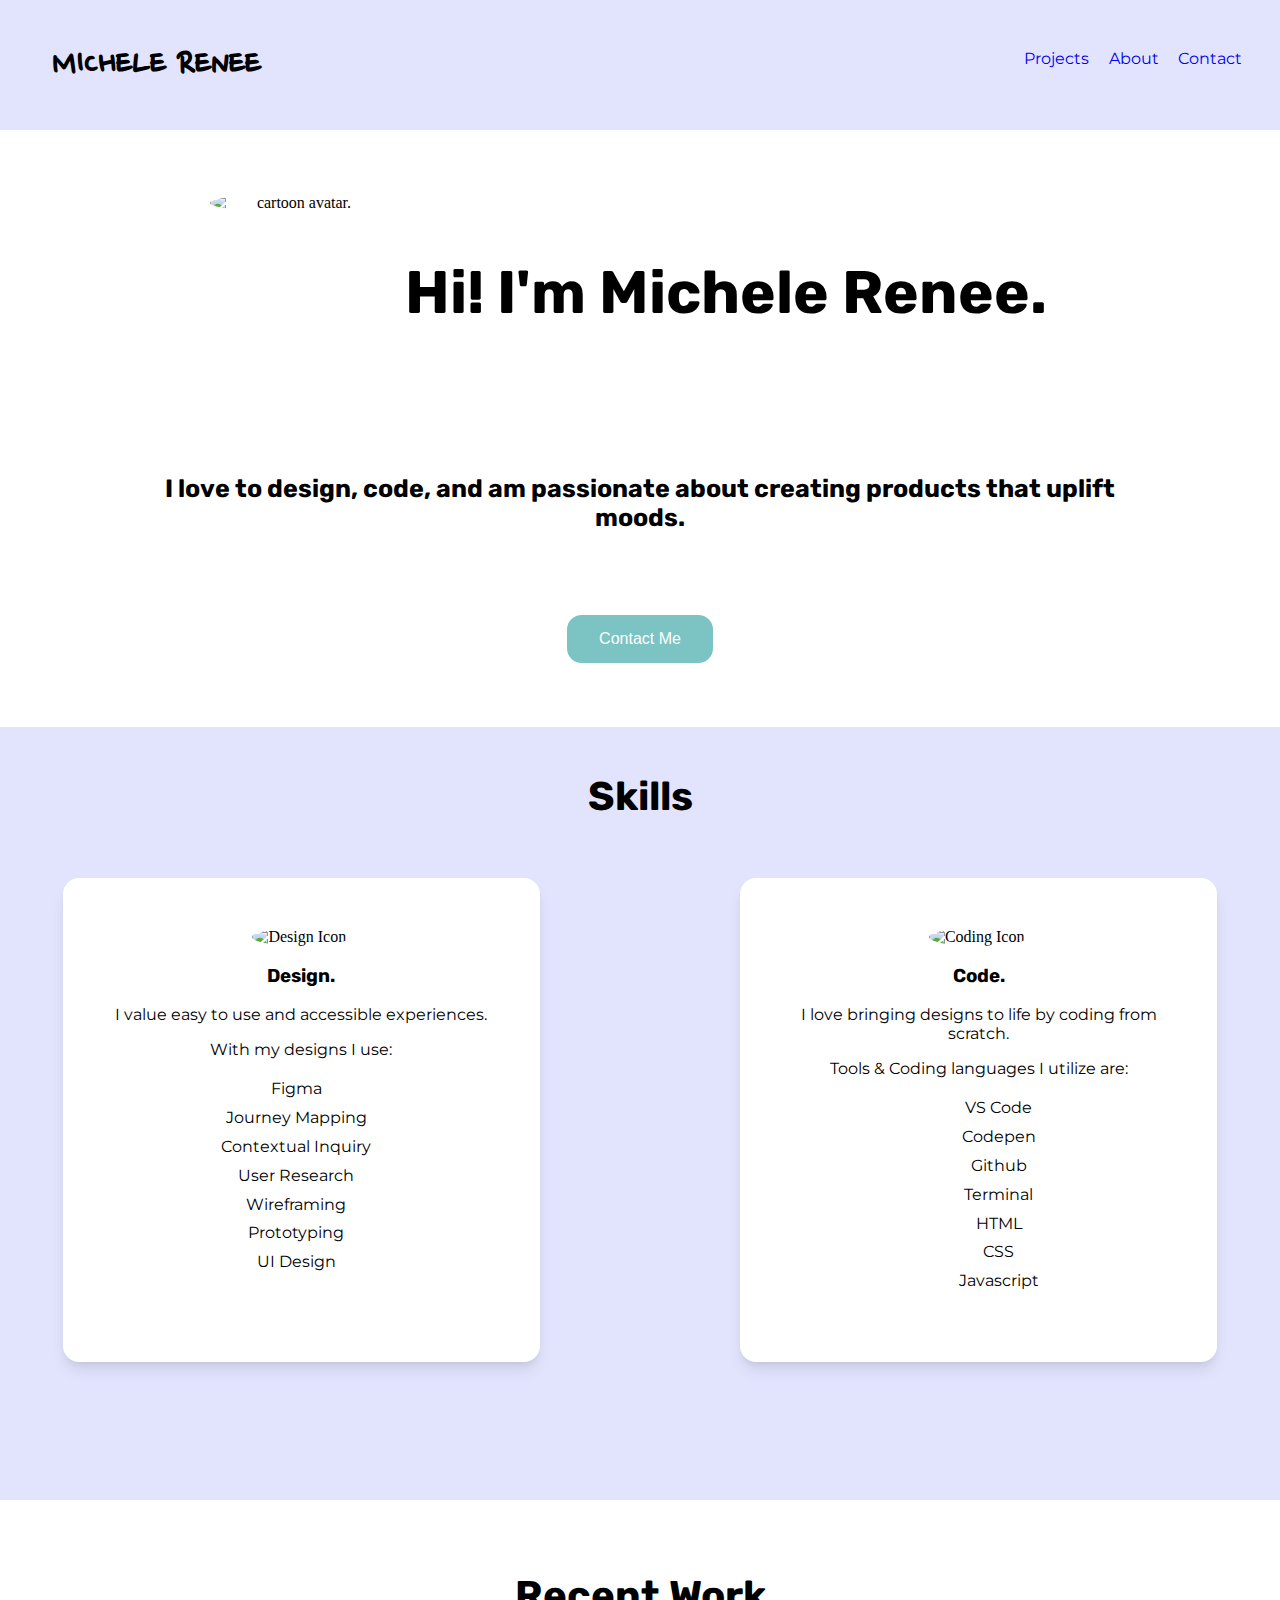
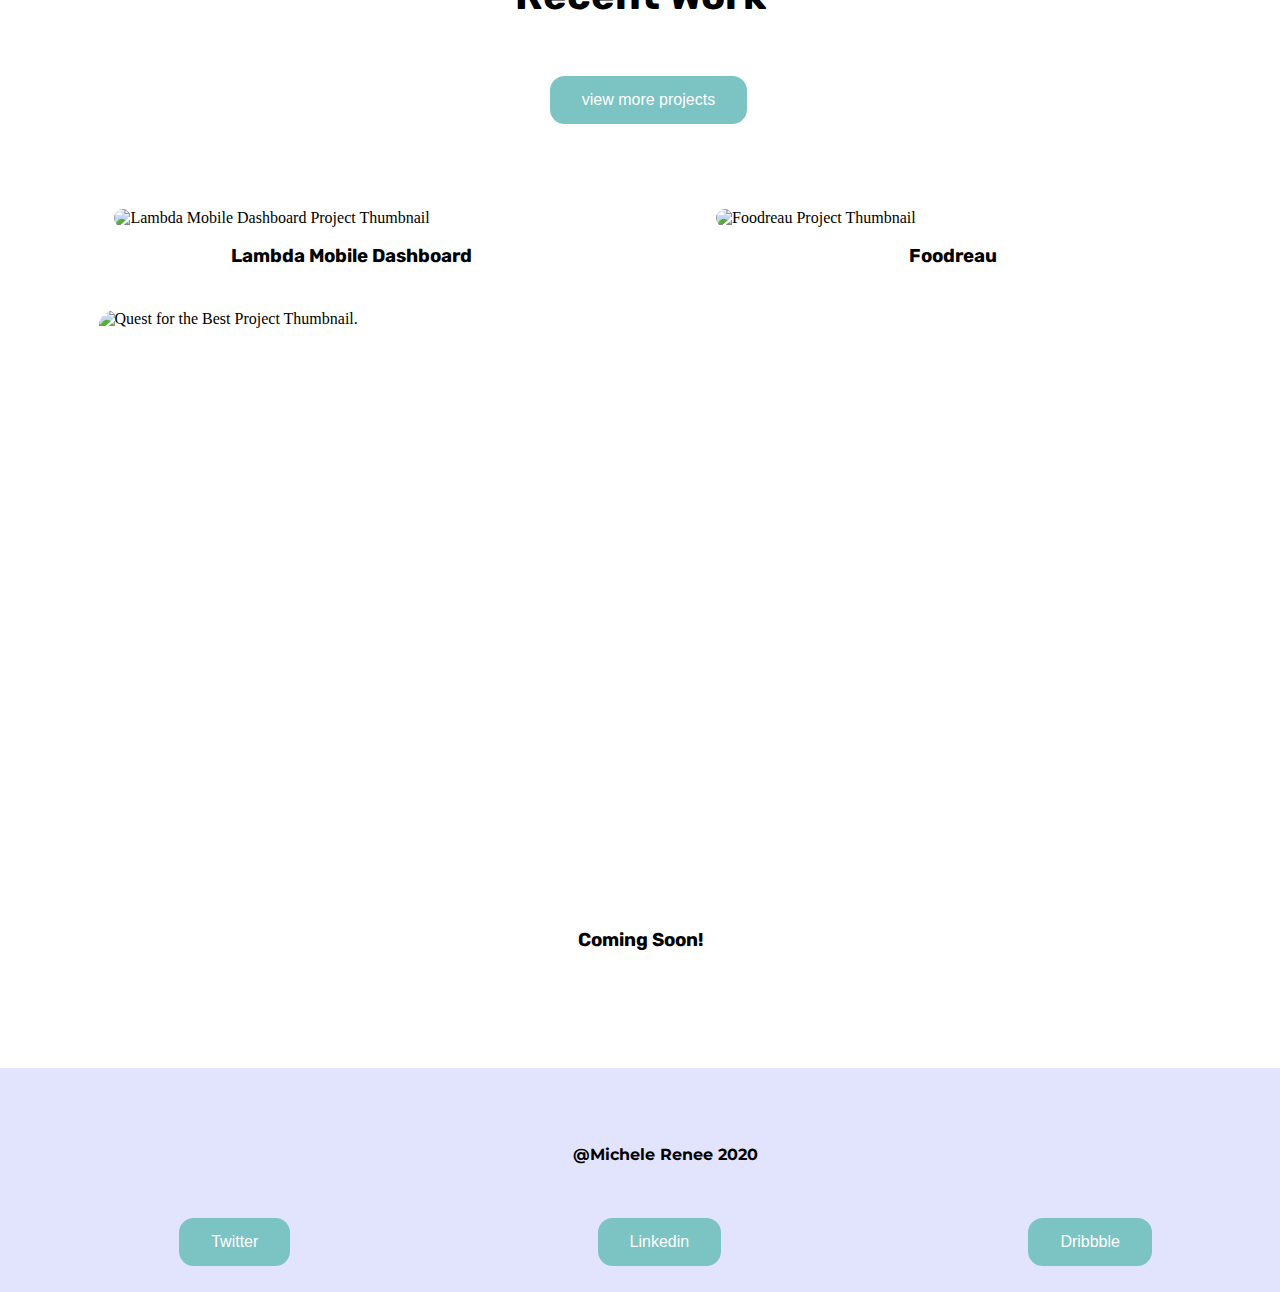
==== index.html @ 537436bb "Created the structure of the Portfolio page" ====
<!DOCTYPE html>
<html lang="en">
<head>
    <meta charset="UTF-8">
    <meta name="viewport" content="width=device-width, initial-scale=1.0">
    <link rel="stylesheet" type="text/css" href="style/index.css">
    <title>Michele Regallie's Portfolio</title>
    <!--what is needed:
        1. navigation bar with About, Projects, and Contact (links)
        2. Gallery of projects using flexbox
        3. Info in the about (or placeholder text)
        4. A 'my projects' button that links to page
        5. A 'contact me button that links to page
        6. social media links in the footer section-->
</head>

<body>
    <div class="container">
        <header class="flex-container">
<!--Flexbox for navigation-->
            <nav>
                <span class="logo">
                    <p>Michele Renee</p>
                </span>
                <div class="links">
                    <a class="nav-links" href="projects.html">Projects</a>
                    <a class="nav-links" href="about.html">About</a>
                    <a class="nav-links" href="contact.html">Contact</a>
                </div>
            </nav>
<!--end of flexbox-->
        </header>
    <section class="header-info">
<!--start of header image and text section-->
        <div class="header-text">
        <img class="header-image" src="images\michele_regallie_avatar.png" alt="cartoon avatar.">
        <h1>Hi! I'm Michele Renee.</h1>
        </div>
<!--end of header image and text -->
        <h3 class="tagline"> I love to design, code, and am passionate about creating products that uplift moods.</h3>
        <a href="contact.html"><button class ="contact-btn" type="button">Contact Me</button></a>
    </section>
    <section class="skills-section">
        <h2> Skills</h2>
        <div class="skills">
            <div class="design-skills card">
                <img class="design" src="images\design-image.png" alt="Design Icon.">
                <h3 class="skills-header">Design.</h3>
                <p>I value easy to use and accessible experiences. </p>
                <p>With my designs I use:</p>
                <ul class="tools design-list">
                    <li>Figma</li>
                    <li>Journey Mapping</li>
                    <li>Contextual Inquiry</li>
                    <li>User Research</li>
                    <li>Wireframing</li>
                    <li>Prototyping</li>
                    <li>UI Design</li>
                </ul>
            </div>
            <div class="coding-skills card">
                <img class="code" src="images\code-image.png" alt="Coding Icon.">
                <h3 class="skills-header">Code.</h3>
                <p>I love bringing designs to life by coding from scratch. </p>
                <p>Tools & Coding languages I utilize are:</p>
                <ul class="tools">
                    <li>VS Code</li>
                    <li>Codepen</li>
                    <li>Github</li>
                    <li>Terminal</li>
                    <li>HTML</li>
                    <li>CSS</li>
                    <li>Javascript</li>
                </ul>
            </div>
        </div>
    </section>
    <section class="projects">
        <h2> Recent Work </h2>
        <button class="btn projects-btn" type="button">view more projects</button>
        <div class="gallery-row">
<!--flexbox for gallery section, p text will be shown on hover of image-->
            <div class="column1">
                <img class="gallery-img" src="images\Lambda Mobile Dashboard.png" alt="Lambda Mobile Dashboard Project Thumbnail">
                <h3 class="text">Lambda Mobile Dashboard</h3>
            </div>
            <div class="column2">
                <img class="gallery-img" src="images\foodreaubanner.png" alt="Foodreau Project Thumbnail">
                <h3 class="text">Foodreau</h3>
            </div>
        </div>
        <!--text animation section-->
        <div class="gallery-1 gallery-animation">
            
        </div>
        <!--end of animation-->
        <div class="gallery-2">
            <img class="gallery-img2" src="images\QFTBbanner.png" alt="Quest for the Best Project Thumbnail.">
        </div>
        <div class="gallery-2 gallery-animation">
            <h3>Coming Soon!</h3>
        </div>
    </section>
    <footer>
        <p> @Michele Renee 2020</p>
        <div class="footer">
            <a href="https://twitter.com/micheleregallie">
                <button class="footer-btn btn" type="button">Twitter</button>
            </a>
            <a href="https://www.linkedin.com/in/micheleregallie/">
                <button class="footer-btn btn" type="button">Linkedin</button>
            </a>
            <a href="https://dribbble.com/micheleregallie" class="footer-btn btn" >
                <button class="footer-btn btn" type="button">Dribbble</button>
            </a>
        </div>
    </footer>
    </div>
</body>
</html>
---- style/index.css ----
/* Add CSS styling here */
@import url('https://fonts.googleapis.com/css2?family=Rubik:ital,wght@0,300;0,400;0,500;1,300;1,400&display=swap');
@import url('https://fonts.googleapis.com/css2?family=Montserrat:ital,wght@0,100;0,200;0,300;0,500;1,500&display=swap');
@import url('https://fonts.googleapis.com/css2?family=Nanum+Pen+Script&display=swap');
/*start of actual styles*/
body{
    margin: 0;
	padding: 0;
    border: 0;
    box-sizing: border-box;
    overflow-x:hidden;
}
h1, h2, h3{
    font-family: 'Rubik', sans-serif;
}
nav{
    display: flex;
    flex-direction: row;
    justify-content: space-between;
    align-items: center;
    width: 100%;
    background-color:rgb(206, 210, 253, 60%);
}
.links{
    display:flex;
    justify-content: space-between;
    padding: 2%;
    margin:0 5% 1% 0;
}
.nav-links{
    margin-left: 5%;
    margin-right: 2%;
    padding: 2%;
    font-size: 1rem;
    font-family: 'Montserrat', sans-serif;
    text-decoration:none;
}
span p{
    font-family: 'Nanum Pen Script', cursive;
    font-weight: bold;
    /*text-decoration: underline overline;*/
    text-decoration-color: #8800D7;
    text-transform: uppercase;
    font-size: 2.5rem;
    /*border: 1px solid black;*/
    margin-left: 25%;
    width: 100%;
}
span p:hover{
    text-transform: lowercase;
    color: #8B4DF4;
}
nav a:hover{
    background-color: #7CC3C3;
    color:white;
    border: 15% solid #ABC9D7;
    border-radius: 0.925em;
    height: 5%;
    width: 60%;
    padding: 5%;
    text-align: center;
}
nav a:active{
    color:white;
}
nav a:visited{
    text-decoration: underline;
}

.header-info{
    /*border: 1px solid black;*/
    box-sizing: border-box;
    margin: 0 auto;
    padding: 5%;
    text-align: center;
    width:100%;
}
.header-image{
    height: 20%;
    width:15%;
    border-radius: 60%;
}
h1{
    font-size: 3.75rem;
    padding: 2%;
}
.header-text{
    display:flex;
    justify-content: center;
}
.tagline{
    font-size: 1.5625rem;
    padding: 5%;
}

/*the start of the body styles*/
section{
    /*border:1px solid black;*/
    box-sizing: border-box;
    padding: 1%;
}
section h2{
    text-align:center;
    font-size:40px;
}
p {
    font-size: 16px;
    font-family: 'Montserrat', sans-serif;
}

/*Skills Section*/
.skills-section{
    background-color:rgb(206, 210, 253, 60%);
}
.skills{
    display: flex;
    justify-content:space-between;
    text-align:center;
}
/*card images*/
.design{
    height: 39%;
    width: 46%;
    border-radius: 60%;
}
.code{
    height: 39%;
    width: 46%;
    border-radius: 60%;
}
/*card header text*/
.design:hover{
    text-transform: uppercase;
    color:#739FB8;
}
.skills-header1{
    font-size: 1.875rem;
}
.skills-header:hover{
    text-transform: uppercase;
    color:#739FB8; 
}
.card{
    padding: 4%; 
    background-color:white;
    border-radius: 1em;
    box-shadow: 0 10px 15px -3px rgba(0, 0, 0, 10%), 0 4px 6px -2px rgba(0, 0, 0, 0.05);
    width: 30%;
    margin: 2% 4%;
    margin-bottom: 10%;
    border: none;
}
.design-skills{
    font-size: 1rem;
}
.coding-skills{
    font-size: 1rem;
}
.tools li{
    list-style-type: none;
    align-items:center;
    font-family: 'Montserrat', sans-serif;
    font-size: 1rem;
    text-align:center;
    line-height: 180%;
    margin:0 auto;
}
.design-list li{
    text-align:center;
    margin-right: 15%
}
.tools li:hover{
    font-size: 1.25rem;
    text-transform:uppercase;
    color:#739FB8;
}

/* Gallery Section*/
.projects{
    margin:2%;
}
.projects-btn{
    margin: 2% 0 5% 42.5%;
}
.gallery-row{
    display: flex;
    justify-content: space-around;
    align-items: center;
    width: 100%;
}
.column1{
    display: flex;
    flex-direction: column;
    justify-content: space-around;
    margin: 2%;
}

.gallery-img{
    height: auto;
    width:37vw;
    border-radius: 1em;
}
.text{
    text-align: center;
}
.text:hover{
    text-transform: uppercase;
}
.column2{
    display: flex;
    flex-direction: column;
}

/* animation style taken from:https://thoughtbot.com/blog/css-animation-for-beginners*/
@keyframes bounceIn {
    0% {
      transform: scale(0.1);
      opacity: 0;
    }
    60% {
      transform: scale(1.2);
      opacity: 1;
    }
    100% {
      transform: scale(1);
    }
  }
  .gallery-animation{
    animation-delay:4s;
    animation-duration: 2s;
    animation-name: bounceIn;
    animation-timing-function: ease-in;
  }
.gallery-2 {
    display: flex;
    justify-content: center;
    margin-bottom: 5%;
}
.gallery-img2{
    height: 60vh;
    width: 90%;
    border-radius: 1em;
    object-fit: cover;
}

/*Footer Section
button styling taken from: https://codepen.io/atloomer/pen/JEaRWX?editors=1100 */
footer {
    padding: 2%;
    margin: 0 auto;
    background-color:rgb(206, 210, 253, 60%);
    width:100%;
}
footer p{
    padding: 3%;
    margin-top:1%;
    font-family: 'Montserrat', sans-serif;
    font-weight: bold;
    text-align:center;
    font-size: 1rem;
}
.footer{
    display: flex;
    justify-content: space-around;
}

button{
    background-color:#7CC3C3;
    border: none;
    border-radius: 0.925em;
    color: white;
    padding: 15px 32px;
    text-align: center;
    text-decoration: none;
    font-size: 16px;
    transition-duration: 0.4s;
}
button:hover{
    background-color:white;
    border:5px solid #7CC3C3;
    color:#739FB8;
}

/* Media Queries*/
@media (max-width: 800px){
    body{
        margin:0;
        padding:0;
        height:100%;
    }
    .header-info{
        /*border: 1px solid black;*/
        box-sizing: border-box;
        margin: 0 auto;
        padding: 5%;
        text-align: center;
        width:100%;
    }
    
    .header-image{
        height: 20%;
        width:15%;
        border-radius: 60%;
    }
    
    .projects-btn{
        margin: 2% 0 5% 36%;
    } 
    .gallery-row{
        display: flex;
        flex-direction: column;
        justify-content: space-around;
        align-items: center;
        width: 100%;
    }
    .gallery-img{
        height: auto;
        width:80vw;
        border-radius: 1em;
    }
    .gallery-img2{
        height: 60vh;
        width: 90%;
        border-radius: 1em;
    }
    footer{
        width: 100%;
        height: 100%;
        margin-bottom: 6.5%;
        box-sizing: border-box;
    }
}
@media (max-width: 500px){
    
    .header-info{
        /*border: 1px solid black;*/
        box-sizing: border-box;
        margin: 0 auto;
        padding: 5%;
        text-align: center;
        width:100%;
    }
    
    .header-image{
        height: 20%;
        width:30%;
        border-radius: 60%;
    }
    .header-text{
        display:flex;
        justify-content: space-between;
        align-items: center;
        width: 100%;
    }
    .header-text,h1{
        font-size: 2.8125rem;
    }
    .design{
        height: 20%;
        width: 90%;
    }
    .code{
        height: 20%;
        width: 90%;
        border-radius: 60%;
    }
    .tools li{
        list-style-type: none;
        font-family: 'Montserrat', sans-serif;
        font-size: .925rem;
        text-align:center;
        line-height: 180%;
        margin-right: 17%;
    }
    .card{
        padding: 4%; 
        background-color:white;
        border-radius: 8px;
        box-shadow: 0 10px 15px -3px rgba(0, 0, 0, 10%), 0 4px 6px -2px rgba(0, 0, 0, 0.05);
        width: 30%;
        margin: 2% 4%;
        margin-bottom: 10%;
        text-align: center;
        border: none;
    }
    .projects-btn{
      margin: 0 auto;
      margin-left: 28%;
      margin-bottom: 5%;
    } 
}
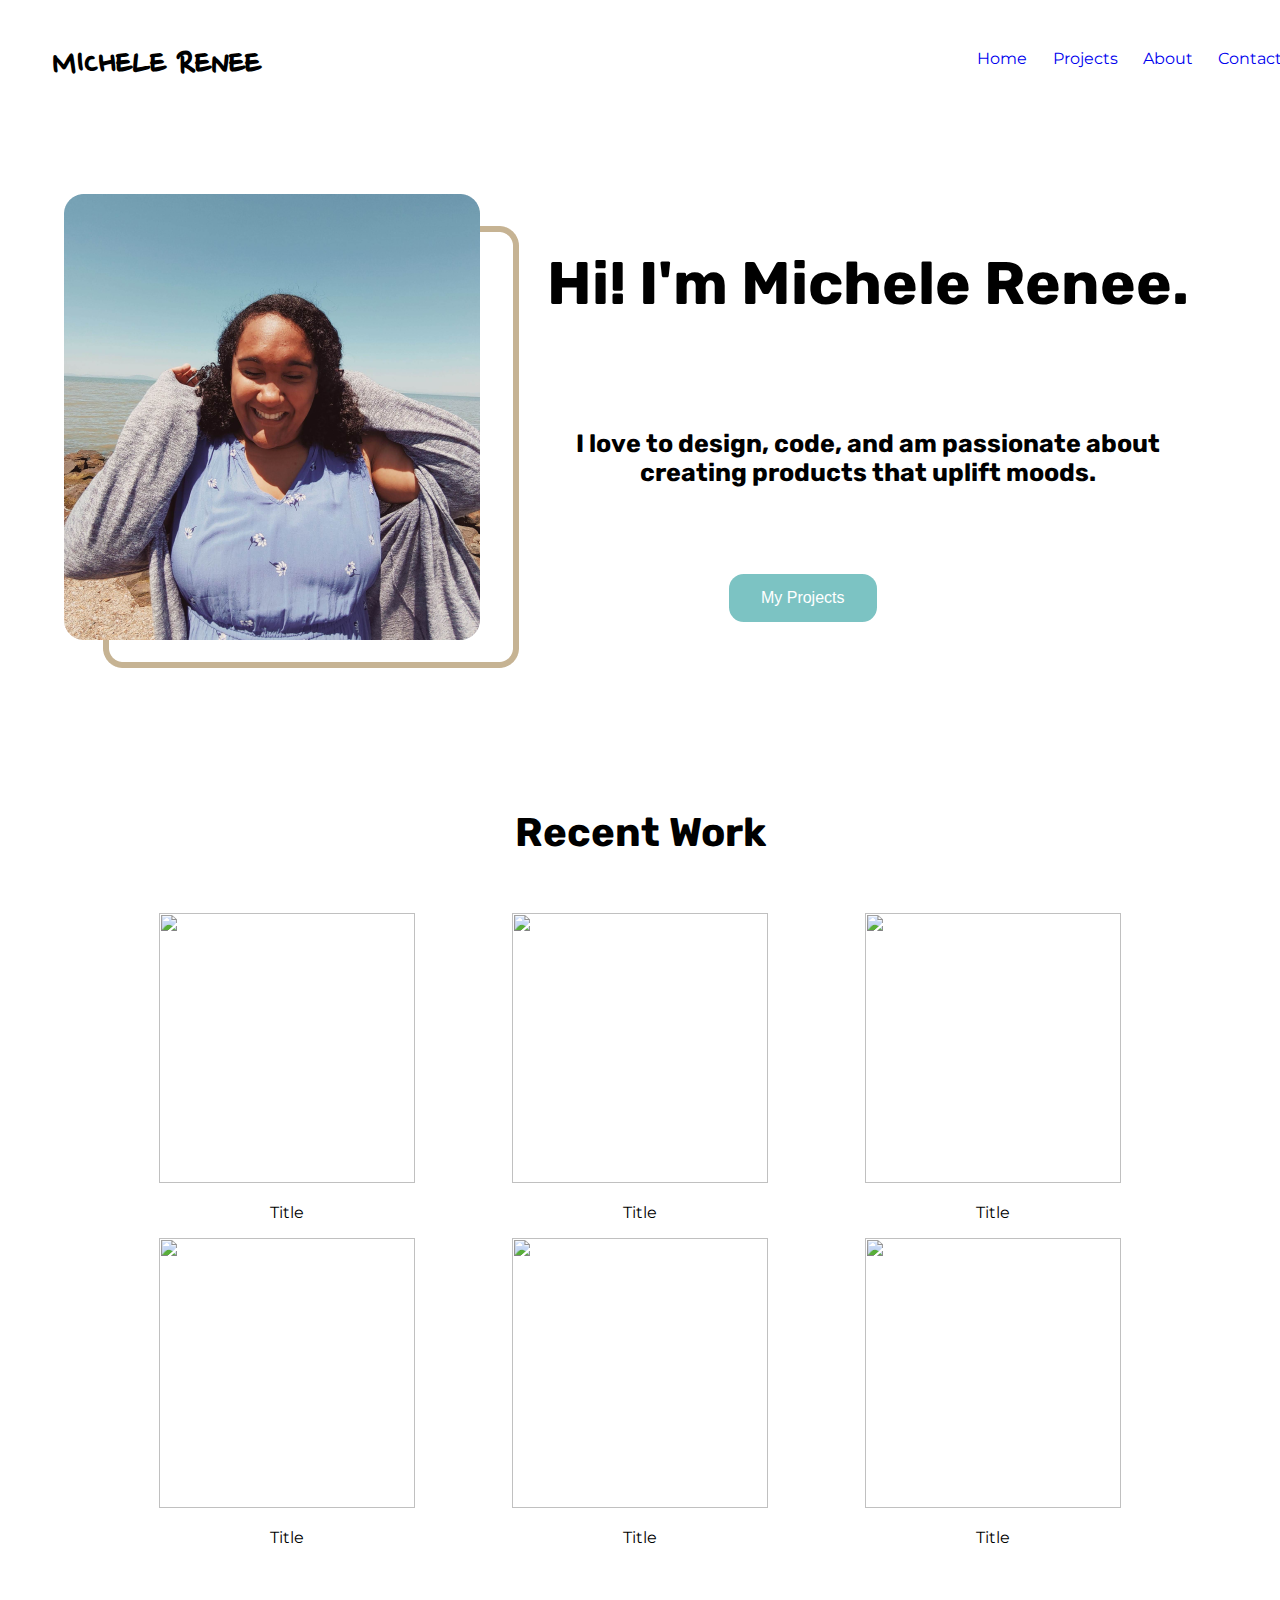
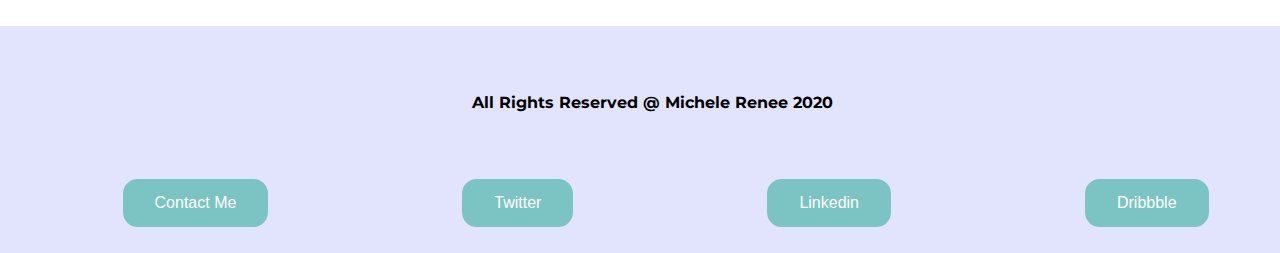
==== commit 1a041def: "Updated index page" ====
--- a/index.html
+++ b/index.html
@@ -23,6 +23,7 @@
                     <p>Michele Renee</p>
                 </span>
                 <div class="links">
+                    <a class="nav-links" href="index.html">Home</a>
                     <a class="nav-links" href="projects.html">Projects</a>
                     <a class="nav-links" href="about.html">About</a>
                     <a class="nav-links" href="contact.html">Contact</a>
@@ -33,77 +34,60 @@
     <section class="header-info">
 <!--start of header image and text section-->
         <div class="header-text">
-        <img class="header-image" src="images\michele_regallie_avatar.png" alt="cartoon avatar.">
-        <h1>Hi! I'm Michele Renee.</h1>
+            <img class="header-image" src="images\header image -1.png" alt="cartoon avatar.">
+                <div class="heading-text">
+                    <h1>Hi! I'm Michele Renee.</h1>
+                    <h2 class="tagline"> I love to design, code, and am passionate about creating products that uplift moods.</h2>
+                </div>
+        </div>
+        <div class="heading-btn">
+            <a href="projects.html">
+                <button class="btn projects-btn" type="button">My Projects</button>
+            </a>
         </div>
 <!--end of header image and text -->
-        <h3 class="tagline"> I love to design, code, and am passionate about creating products that uplift moods.</h3>
-        <a href="contact.html"><button class ="contact-btn" type="button">Contact Me</button></a>
     </section>
-    <section class="skills-section">
-        <h2> Skills</h2>
-        <div class="skills">
-            <div class="design-skills card">
-                <img class="design" src="images\design-image.png" alt="Design Icon.">
-                <h3 class="skills-header">Design.</h3>
-                <p>I value easy to use and accessible experiences. </p>
-                <p>With my designs I use:</p>
-                <ul class="tools design-list">
-                    <li>Figma</li>
-                    <li>Journey Mapping</li>
-                    <li>Contextual Inquiry</li>
-                    <li>User Research</li>
-                    <li>Wireframing</li>
-                    <li>Prototyping</li>
-                    <li>UI Design</li>
-                </ul>
+    
+    <section class="projects">
+        <h2> Recent Work </h2>
+        <section class="image-gallery">
+            <div class="top-gallery">
+            <div class="img-1 gallery">
+                <img src='https://images.unsplash.com/photo-1592330786422-9f62c2e92489?ixlib=rb-1.2.1&q=80&fm=jpg&crop=entropy&cs=tinysrgb&w=400&fit=max&ixid=eyJhcHBfaWQiOjE0NTg5fQ' alt=''>
+                <p>Title</p>
             </div>
-            <div class="coding-skills card">
-                <img class="code" src="images\code-image.png" alt="Coding Icon.">
-                <h3 class="skills-header">Code.</h3>
-                <p>I love bringing designs to life by coding from scratch. </p>
-                <p>Tools & Coding languages I utilize are:</p>
-                <ul class="tools">
-                    <li>VS Code</li>
-                    <li>Codepen</li>
-                    <li>Github</li>
-                    <li>Terminal</li>
-                    <li>HTML</li>
-                    <li>CSS</li>
-                    <li>Javascript</li>
-                </ul>
+            <div class="img2 gallery">
+                <img src='https://images.unsplash.com/photo-1593047833652-2ae65f74b22f?ixlib=rb-1.2.1&q=80&fm=jpg&crop=entropy&cs=tinysrgb&w=400&fit=max&ixid=eyJhcHBfaWQiOjE0NTg5fQ' alt=''>
+                <p>Title</p>
+            </div>
+            <div class="img3 gallery">
+                <img src='https://images.unsplash.com/photo-1592714197108-48fc6befc899?ixlib=rb-1.2.1&q=80&fm=jpg&crop=entropy&cs=tinysrgb&w=400&fit=max&ixid=eyJhcHBfaWQiOjE0NTg5fQ' alt=''>
+                <p>Title</p>
             </div>
         </div>
-    </section>
-    <section class="projects">
-        <h2> Recent Work </h2>
-        <button class="btn projects-btn" type="button">view more projects</button>
-        <div class="gallery-row">
-<!--flexbox for gallery section, p text will be shown on hover of image-->
-            <div class="column1">
-                <img class="gallery-img" src="images\Lambda Mobile Dashboard.png" alt="Lambda Mobile Dashboard Project Thumbnail">
-                <h3 class="text">Lambda Mobile Dashboard</h3>
+        <div class="bottom-gallery">
+            <div class="img4 gallery">
+                <img src='https://images.unsplash.com/photo-1594401035860-34a8e79f3d2d?ixlib=rb-1.2.1&q=80&fm=jpg&crop=entropy&cs=tinysrgb&w=400&fit=max&ixid=eyJhcHBfaWQiOjE0NTg5fQ' alt=''>
+                <p>Title</p>
             </div>
-            <div class="column2">
-                <img class="gallery-img" src="images\foodreaubanner.png" alt="Foodreau Project Thumbnail">
-                <h3 class="text">Foodreau</h3>
+            <div class="img5 gallery">
+                <img src='https://images.unsplash.com/photo-1593485724200-870fffe69148?ixlib=rb-1.2.1&q=80&fm=jpg&crop=entropy&cs=tinysrgb&w=400&fit=max&ixid=eyJhcHBfaWQiOjE0NTg5fQ' alt=''>
+                <p>Title</p>
+            </div>
+            <div class="img6 gallery">
+                <img src='https://images.unsplash.com/photo-1592338161201-b85bc59d824e?ixlib=rb-1.2.1&q=80&fm=jpg&crop=entropy&cs=tinysrgb&w=400&fit=max&ixid=eyJhcHBfaWQiOjE0NTg5fQ' alt=''>
+                <p>Title</p>
             </div>
         </div>
-        <!--text animation section-->
-        <div class="gallery-1 gallery-animation">
-            
-        </div>
-        <!--end of animation-->
-        <div class="gallery-2">
-            <img class="gallery-img2" src="images\QFTBbanner.png" alt="Quest for the Best Project Thumbnail.">
-        </div>
-        <div class="gallery-2 gallery-animation">
-            <h3>Coming Soon!</h3>
-        </div>
+        
+          </section>
     </section>
     <footer>
-        <p> @Michele Renee 2020</p>
+        <p> All Rights Reserved @ Michele Renee 2020</p>
         <div class="footer">
+            <a href="contact.html">
+            <button type="button" class="footer-btn btn">Contact Me</button>
+        </a>
             <a href="https://twitter.com/micheleregallie">
                 <button class="footer-btn btn" type="button">Twitter</button>
             </a>
--- a/style/index.css
+++ b/style/index.css
@@ -19,7 +19,6 @@
     justify-content: space-between;
     align-items: center;
     width: 100%;
-    background-color:rgb(206, 210, 253, 60%);
 }
 .links{
     display:flex;
@@ -75,11 +74,11 @@
     text-align: center;
     width:100%;
 }
-.header-image{
+/* .header-image{
     height: 20%;
     width:15%;
     border-radius: 60%;
-}
+} */
 h1{
     font-size: 3.75rem;
     padding: 2%;
@@ -88,11 +87,18 @@
     display:flex;
     justify-content: center;
 }
+.heading-text{
+    display: flex;
+    flex-direction: column;
+}
 .tagline{
     font-size: 1.5625rem;
     padding: 5%;
 }
-
+.heading-btn{
+    margin-right: 10%;
+    margin-top: -10%;
+}
 /*the start of the body styles*/
 section{
     /*border:1px solid black;*/
@@ -108,72 +114,6 @@
     font-family: 'Montserrat', sans-serif;
 }
 
-/*Skills Section*/
-.skills-section{
-    background-color:rgb(206, 210, 253, 60%);
-}
-.skills{
-    display: flex;
-    justify-content:space-between;
-    text-align:center;
-}
-/*card images*/
-.design{
-    height: 39%;
-    width: 46%;
-    border-radius: 60%;
-}
-.code{
-    height: 39%;
-    width: 46%;
-    border-radius: 60%;
-}
-/*card header text*/
-.design:hover{
-    text-transform: uppercase;
-    color:#739FB8;
-}
-.skills-header1{
-    font-size: 1.875rem;
-}
-.skills-header:hover{
-    text-transform: uppercase;
-    color:#739FB8; 
-}
-.card{
-    padding: 4%; 
-    background-color:white;
-    border-radius: 1em;
-    box-shadow: 0 10px 15px -3px rgba(0, 0, 0, 10%), 0 4px 6px -2px rgba(0, 0, 0, 0.05);
-    width: 30%;
-    margin: 2% 4%;
-    margin-bottom: 10%;
-    border: none;
-}
-.design-skills{
-    font-size: 1rem;
-}
-.coding-skills{
-    font-size: 1rem;
-}
-.tools li{
-    list-style-type: none;
-    align-items:center;
-    font-family: 'Montserrat', sans-serif;
-    font-size: 1rem;
-    text-align:center;
-    line-height: 180%;
-    margin:0 auto;
-}
-.design-list li{
-    text-align:center;
-    margin-right: 15%
-}
-.tools li:hover{
-    font-size: 1.25rem;
-    text-transform:uppercase;
-    color:#739FB8;
-}
 
 /* Gallery Section*/
 .projects{
@@ -182,33 +122,42 @@
 .projects-btn{
     margin: 2% 0 5% 42.5%;
 }
-.gallery-row{
-    display: flex;
-    justify-content: space-around;
-    align-items: center;
+/* section.image-gallery {
+    margin: 0.5vw;
+    display: flex;
+    flex-wrap: wrap;
+    flex-direction: row;
+    flex-flow: row wrap;
+  }
+  
+  section.image-gallery div {
+    flex: auto;
+    width: 200px;
+    margin: 0.5vw;
+  }
+  
+  section.image-gallery div img {
     width: 100%;
-}
-.column1{
-    display: flex;
-    flex-direction: column;
-    justify-content: space-around;
-    margin: 2%;
-}
-
-.gallery-img{
     height: auto;
-    width:37vw;
-    border-radius: 1em;
-}
-.text{
-    text-align: center;
-}
-.text:hover{
-    text-transform: uppercase;
-}
-.column2{
-    display: flex;
-    flex-direction: column;
+  } */
+  .image-gallery{
+      padding: 2%;
+  }
+  .top-gallery{
+      display: flex;
+      justify-content:space-evenly;
+  }
+.bottom-gallery{
+    display: flex;
+    justify-content: space-evenly;
+}
+.gallery img{
+    width:20vw;
+    height: 30vh;
+    object-fit:cover;
+}
+.gallery p{
+    text-align:center;
 }
 
 /* animation style taken from:https://thoughtbot.com/blog/css-animation-for-beginners*/
@@ -252,16 +201,19 @@
     width:100%;
 }
 footer p{
-    padding: 3%;
-    margin-top:1%;
     font-family: 'Montserrat', sans-serif;
     font-weight: bold;
     text-align:center;
     font-size: 1rem;
+    margin-right: 2%;
+    padding: 2%;
 }
 .footer{
     display: flex;
     justify-content: space-around;
+    align-items: center;
+    width: 100%;
+    padding-top: 2%;
 }
 
 button{
@@ -272,7 +224,7 @@
     padding: 15px 32px;
     text-align: center;
     text-decoration: none;
-    font-size: 16px;
+    font-size: 1rem;
     transition-duration: 0.4s;
 }
 button:hover{
